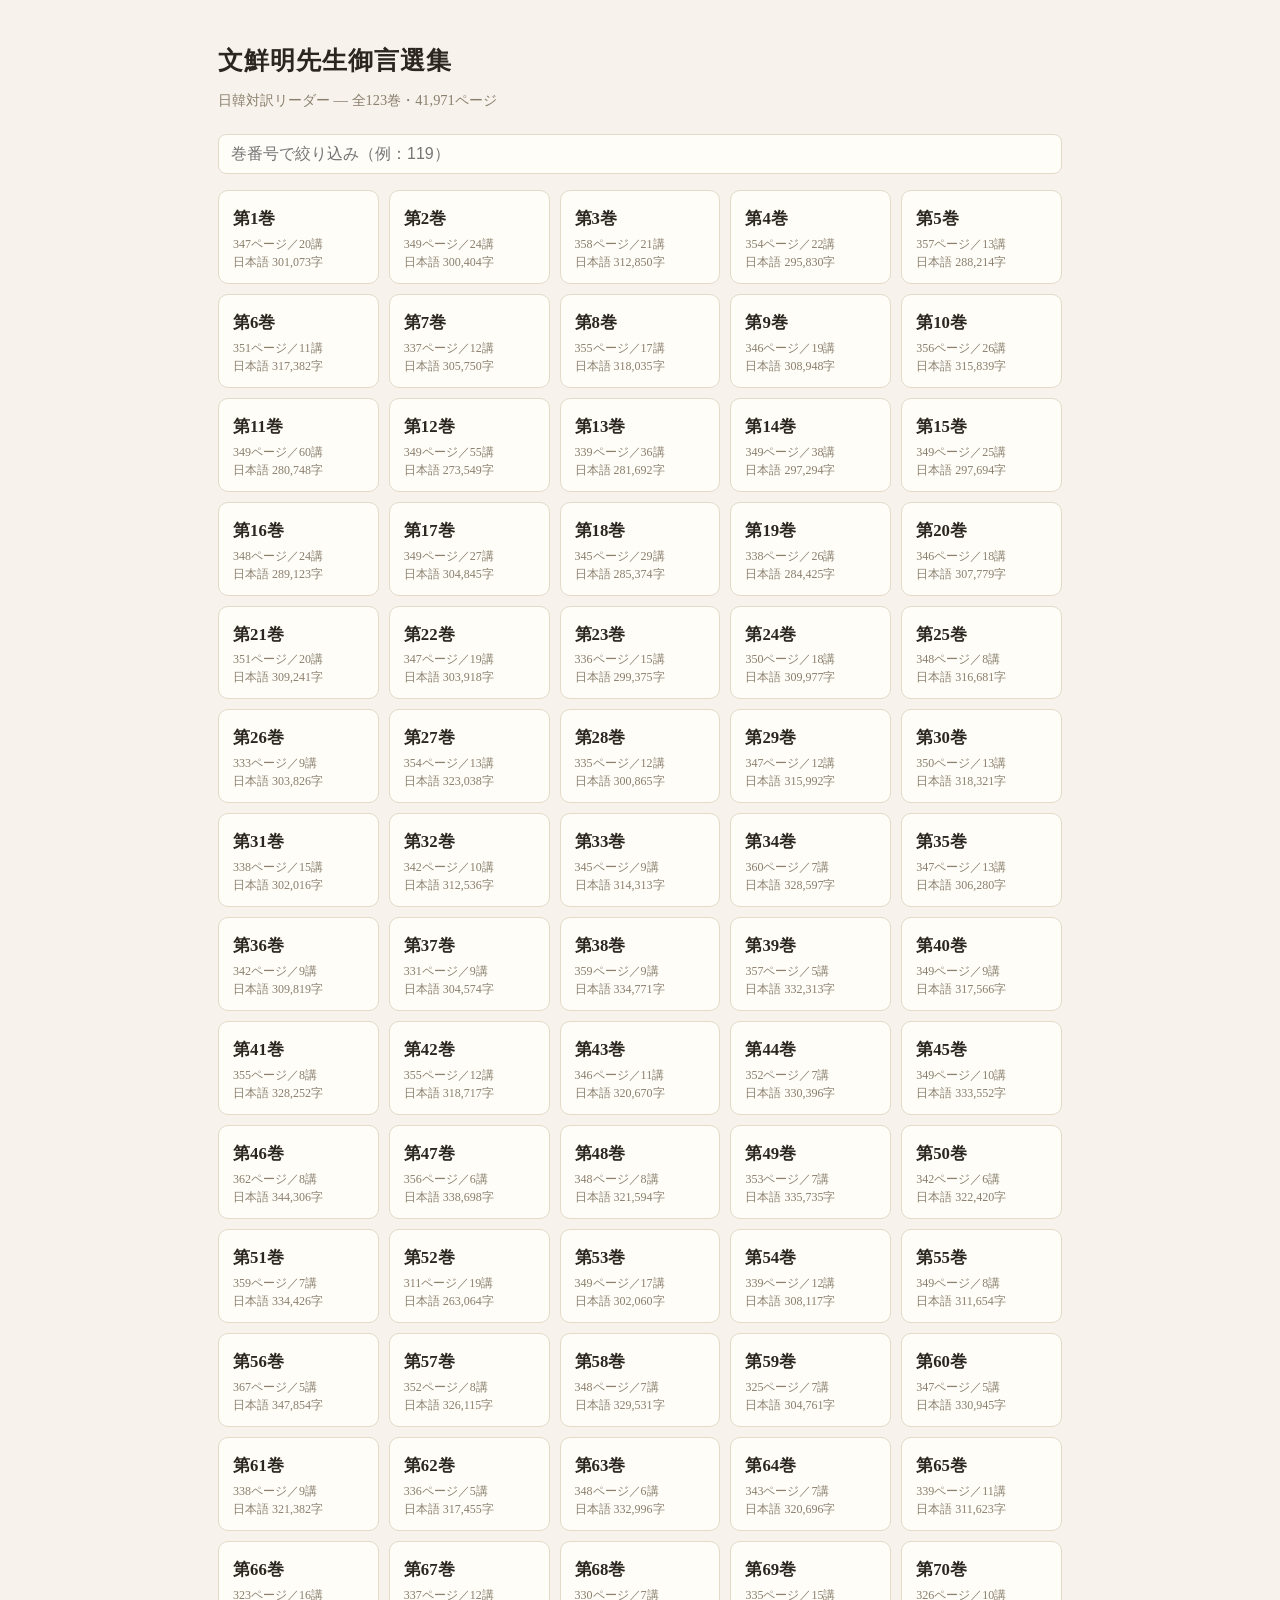
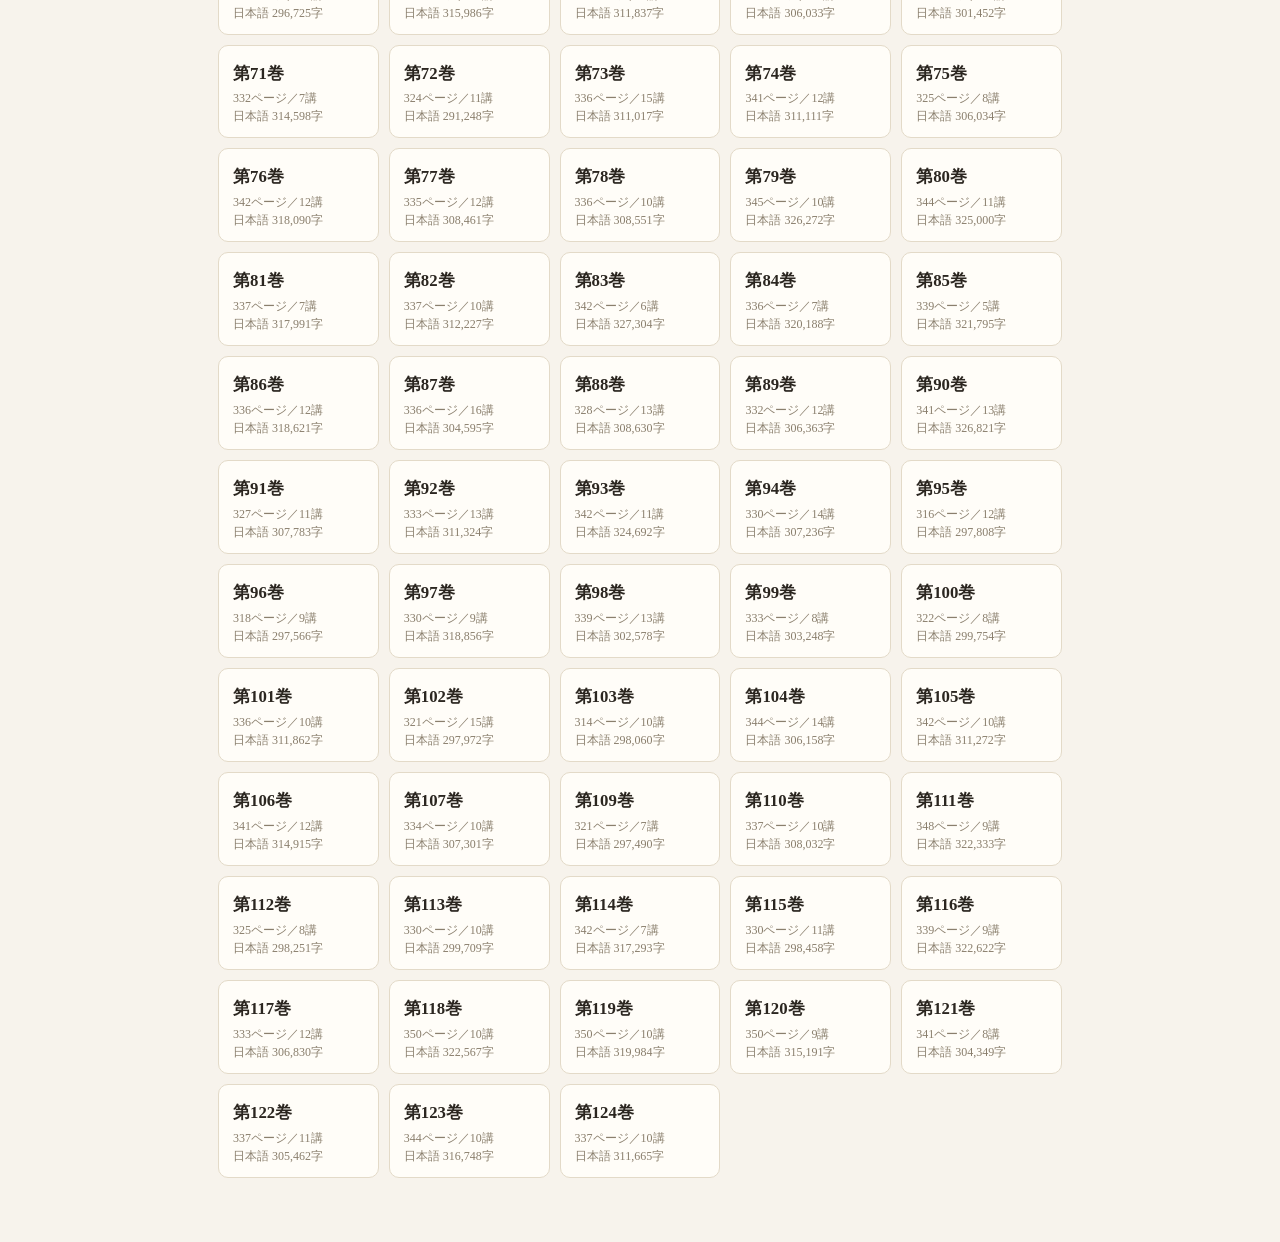
==== index.html @ 79f8f222 "御言選集リーダー 全巻版（123巻）を公開" ====
<!DOCTYPE html>
<html lang="ja">
<head>
<meta charset="utf-8">
<meta name="viewport" content="width=device-width, initial-scale=1">
<meta name="robots" content="noindex, nofollow">
<title>文鮮明先生御言選集 日韓対訳リーダー</title>
<link rel="stylesheet" href="style.css">
</head>
<body>
<div class="home-wrap">
  <h1>文鮮明先生御言選集</h1>
  <div class="home-sub" id="summary">日韓対訳リーダー</div>
  <input class="home-search" id="filter" type="search" placeholder="巻番号で絞り込み（例：119）">
  <div class="vol-grid" id="grid"></div>
</div>
<script>
fetch('data/index.json').then(r=>r.json()).then(idx=>{
  const vols=idx.volumes;
  const totalPages=vols.reduce((a,v)=>a+v.pages,0);
  document.getElementById('summary').textContent=
    `日韓対訳リーダー ― 全${vols.length}巻・${totalPages.toLocaleString()}ページ`;
  const grid=document.getElementById('grid');
  function render(list){
    grid.innerHTML=list.map(v=>
      `<a class="vol-card" href="reader.html?vol=${v.volume}">
         <div class="v">第${v.volume}巻</div>
         <div class="m">${v.pages}ページ／${v.lectures.length}講<br>日本語 ${v.jaChars.toLocaleString()}字</div>
       </a>`).join('');
  }
  render(vols);
  document.getElementById('filter').addEventListener('input',e=>{
    const q=e.target.value.trim();
    render(q?vols.filter(v=>String(v.volume).includes(q)):vols);
  });
}).catch(()=>{document.getElementById('summary').textContent='データの読み込みに失敗しました。';});
</script>
</body>
</html>
---- style.css ----
:root{
  --bg:#f7f3ec; --surface:#fffdf8; --text:#2b2620; --muted:#8a7f6d; --border:#e3dac8;
  --accent:#7a5c2e; --accent-soft:#efe6d4; --mark:#ffe58a; --header-h:104px;
}
*{box-sizing:border-box}
html{scroll-behavior:smooth}
body{margin:0;background:var(--bg);color:var(--text);font-family:"Hiragino Mincho ProN","Yu Mincho",YuMincho,"Noto Serif JP",serif;line-height:1.9}
a{color:var(--accent)}
button{font-family:inherit;cursor:pointer;border:1px solid var(--border);background:var(--surface);color:var(--text);border-radius:8px;padding:.35em .8em;font-size:.85rem}
button:hover{background:var(--accent-soft)}
button.active{background:var(--accent);color:#fff;border-color:var(--accent)}
/* ---------- home ---------- */
.home-wrap{max-width:880px;margin:0 auto;padding:32px 18px 64px}
.home-wrap h1{font-size:1.55rem;margin:.2em 0 .1em;letter-spacing:.04em}
.home-sub{color:var(--muted);font-size:.9rem;margin-bottom:20px}
.vol-grid{display:grid;grid-template-columns:repeat(auto-fill,minmax(150px,1fr));gap:10px}
.vol-card{display:block;background:var(--surface);border:1px solid var(--border);border-radius:10px;padding:12px 14px;text-decoration:none;color:var(--text)}
.vol-card:hover{border-color:var(--accent)}
.vol-card .v{font-size:1.05rem;font-weight:700}
.vol-card .m{font-size:.75rem;color:var(--muted);line-height:1.5}
.home-search{width:100%;padding:10px 12px;border:1px solid var(--border);border-radius:8px;font-size:1rem;margin-bottom:16px;background:var(--surface)}
/* ---------- reader layout ---------- */
header.toolbar{position:fixed;top:0;left:0;right:0;background:var(--surface);border-bottom:1px solid var(--border);z-index:60;transition:transform .25s}
header.toolbar.hidden{transform:translateY(-100%)}
.tb-inner{max-width:860px;margin:0 auto;padding:8px 14px}
.tb-row{display:flex;align-items:center;gap:8px;flex-wrap:wrap}
.tb-title{font-weight:700;font-size:.98rem;margin-right:auto}
.tb-row.small{font-size:.8rem;color:var(--muted)}
.seg{display:inline-flex;border:1px solid var(--border);border-radius:8px;overflow:hidden}
.seg button{border:none;border-radius:0}
#showTab{position:fixed;top:0;left:50%;transform:translateX(-50%);z-index:59;background:var(--surface);border:1px solid var(--border);border-top:none;border-radius:0 0 10px 10px;padding:6px 22px;min-height:44px;display:none;font-size:.85rem}
body.tb-hidden #showTab{display:block}
.layout{display:flex;max-width:1180px;margin:0 auto;padding-top:var(--header-h)}
nav.toc{width:250px;flex:none;padding:18px 10px 40px 18px;position:sticky;top:var(--header-h);max-height:calc(100vh - var(--header-h));overflow:auto}
nav.toc h2{font-size:.85rem;color:var(--muted);margin:0 0 8px}
nav.toc a{display:block;padding:6px 8px;border-radius:6px;text-decoration:none;color:var(--text);font-size:.88rem;line-height:1.5}
nav.toc a:hover,nav.toc a.cur{background:var(--accent-soft)}
nav.toc a .pg{color:var(--muted);font-size:.75rem}
main{flex:1;min-width:0;max-width:860px;margin:0 auto;padding:10px 20px 120px;background:transparent}
main.fs-s{font-size:.92rem} main.fs-m{font-size:1.02rem} main.fs-l{font-size:1.14rem}
h2.lec-title{font-size:1.3rem;margin:1.6em 0 .6em;padding-bottom:.3em;border-bottom:2px solid var(--accent-soft)}
.pagemark{display:flex;align-items:center;gap:8px;margin:2.2em 0 1em;color:var(--muted);font-size:.78rem}
.pagemark::before,.pagemark::after{content:"";flex:1;border-top:1px solid var(--border)}
.pagemark button{font-size:.72rem;padding:.15em .6em;color:var(--muted)}
p.para{margin:.9em 0;text-align:justify}
p.para.ko{color:#4a4238}
body.hide-ko .para.ko,body.hide-ja .para.ja{display:none}
.note{display:none;background:var(--accent-soft);border-radius:8px;padding:8px 12px;font-size:.82rem;line-height:1.7;margin:.6em 0 1em;color:#5c4c30}
body.show-notes .note{display:block}
mark{background:var(--mark);padding:0 .05em;border-radius:2px}
mark.search-hit{background:#ffb35c}
.memo-card{background:#fff8e1;border:1px solid #ecd9a0;border-radius:8px;padding:8px 12px;font-size:.85rem;margin:.6em 0;white-space:pre-wrap}
.memo-card .mc-head{font-size:.72rem;color:var(--muted);display:flex;gap:8px}
.memo-card button{font-size:.7rem;padding:.1em .5em;margin-left:auto}
/* search */
#searchPanel{display:none;border-top:1px solid var(--border);padding:8px 0 4px}
#searchPanel.open{display:block}
#searchPanel input{width:100%;padding:8px 10px;border:1px solid var(--border);border-radius:8px;font-size:1rem}
#searchResults{max-height:300px;overflow:auto;font-size:.85rem;line-height:1.6}
#searchResults a{display:block;padding:6px 4px;text-decoration:none;color:var(--text);border-bottom:1px dotted var(--border)}
#searchResults .loc{color:var(--accent);font-size:.75rem}
/* selection popup / bottom bar */
#selPopup{position:absolute;z-index:80;display:none;background:var(--text);color:#fff;border-radius:10px;padding:6px;gap:6px;box-shadow:0 4px 16px rgba(0,0,0,.25)}
#selPopup button{background:transparent;color:#fff;border-color:rgba(255,255,255,.4);min-height:44px}
#selPopup.bottom-bar{position:fixed;left:12px;right:12px;bottom:calc(12px + env(safe-area-inset-bottom));top:auto;display:none;justify-content:space-around}
#selPopup.bottom-bar button{flex:1;font-size:1rem}
body.sel-bar-open main{padding-bottom:220px}
/* annotation panel & modal */
#annoPanel{position:fixed;top:0;right:0;bottom:0;width:min(380px,100vw);background:var(--surface);z-index:90;box-shadow:-4px 0 20px rgba(0,0,0,.15);padding:16px;overflow:auto;display:none}
#annoPanel.open{display:block}
#annoPanel h2{font-size:1rem;margin-top:0}
.anno-item{border-bottom:1px solid var(--border);padding:8px 0;font-size:.85rem;line-height:1.6}
.anno-item .loc{color:var(--accent);font-size:.75rem}
.anno-item .q{color:#5c4c30}
.anno-item button{font-size:.72rem;padding:.1em .5em}
#memoModal{position:fixed;inset:0;background:rgba(0,0,0,.35);z-index:95;display:none;align-items:center;justify-content:center}
#memoModal.open{display:flex}
#memoModal .box{background:var(--surface);border-radius:12px;padding:18px;width:min(480px,92vw)}
#memoModal textarea{width:100%;min-height:110px;font-size:1rem;padding:8px;border:1px solid var(--border);border-radius:8px;font-family:inherit}
#tocToggle{display:none}
@media (max-width:820px){
  nav.toc{position:fixed;left:0;top:0;bottom:0;background:var(--surface);z-index:85;width:min(300px,85vw);transform:translateX(-105%);transition:transform .25s;max-height:none;padding-top:20px;box-shadow:4px 0 20px rgba(0,0,0,.12)}
  nav.toc.open{transform:none}
  #tocToggle{display:inline-block}
  main{padding:10px 16px 120px}
}
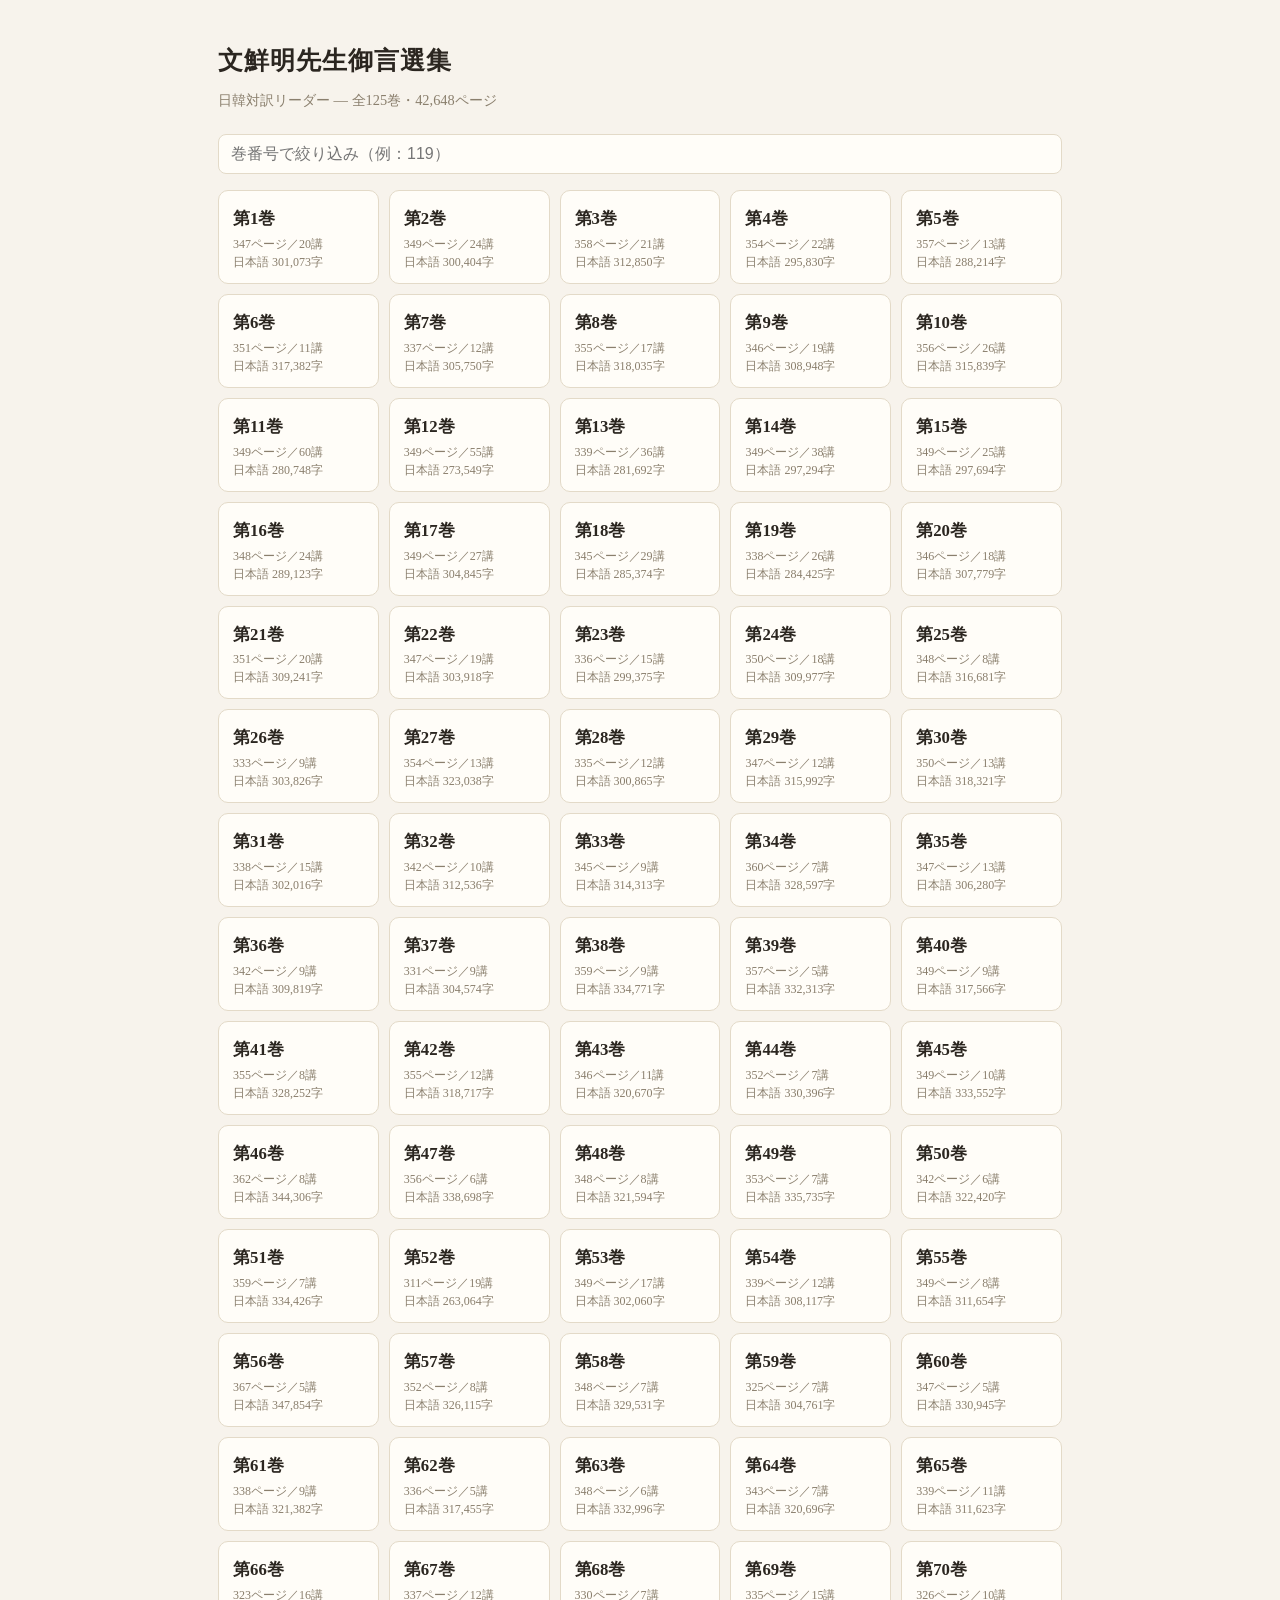
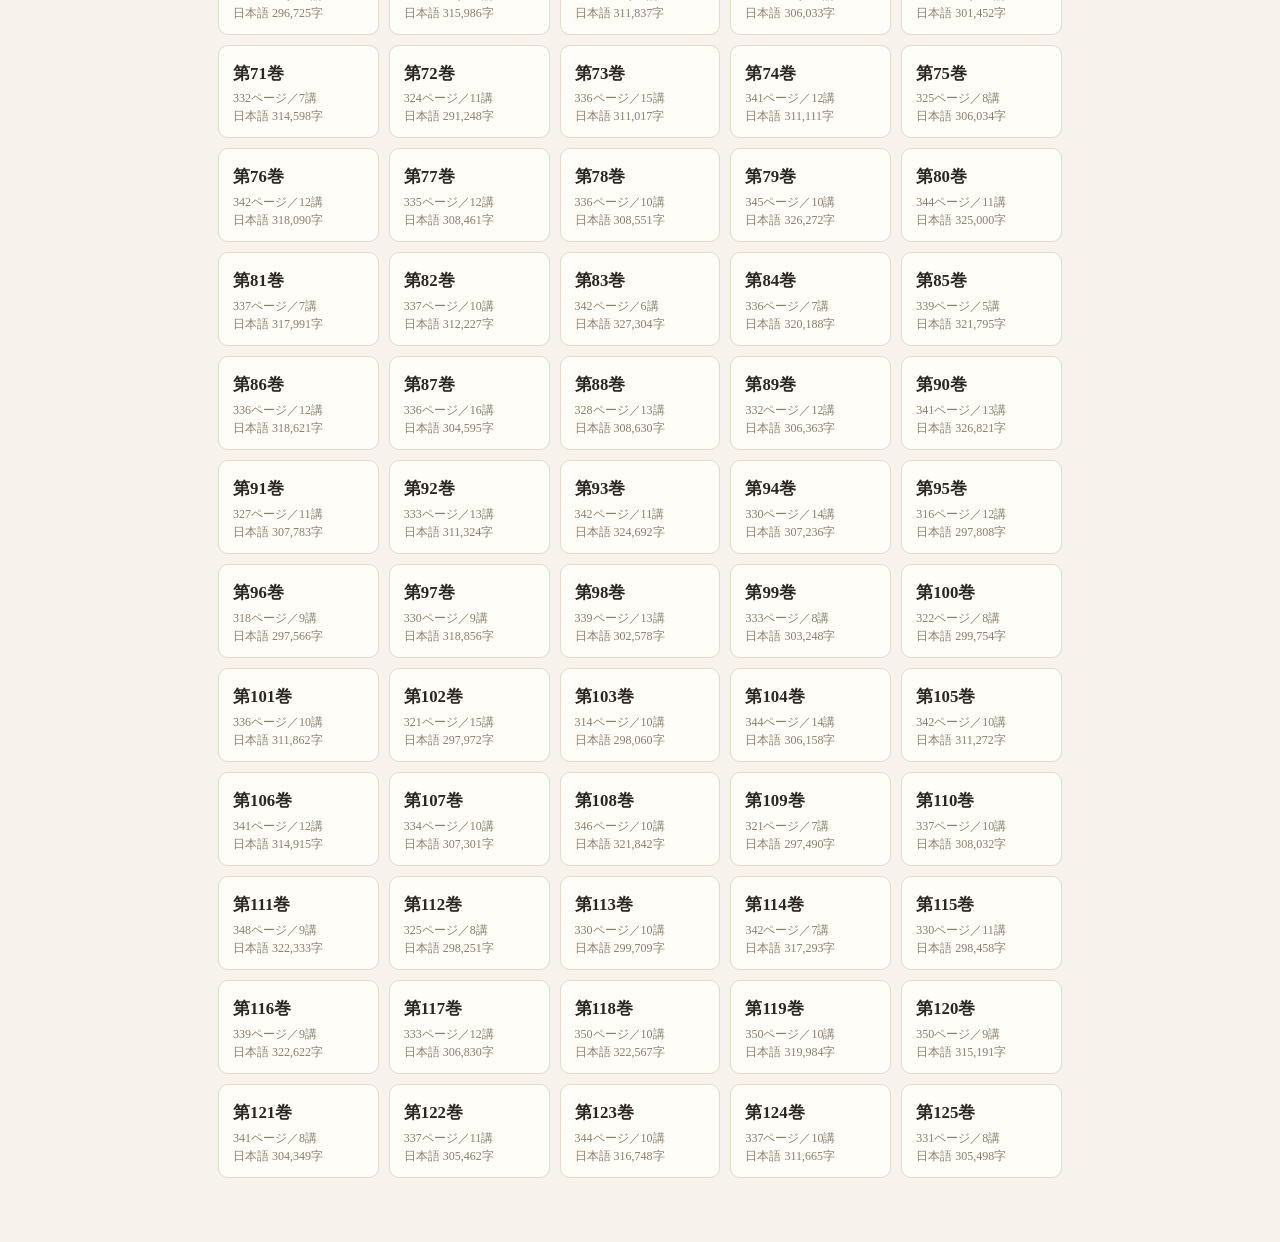
==== commit 2efe250c: "栞と続きから読む機能を追加" ====
--- a/index.html
+++ b/index.html
@@ -11,10 +11,22 @@
 <div class="home-wrap">
   <h1>文鮮明先生御言選集</h1>
   <div class="home-sub" id="summary">日韓対訳リーダー</div>
+  <a id="resumeHome" class="resume-home" href="#" style="display:none"></a>
   <input class="home-search" id="filter" type="search" placeholder="巻番号で絞り込み（例：119）">
   <div class="vol-grid" id="grid"></div>
 </div>
 <script>
+(function(){
+  try{
+    const lr=JSON.parse(localStorage.getItem('malsseum_last_read')||'null');
+    if(lr && lr.volume && lr.page){
+      const a=document.getElementById('resumeHome');
+      a.textContent='前回の続きから読む ― 第'+lr.volume+'巻 '+(lr.lecture?('第'+lr.lecture+'講 '):'')+'p.'+lr.page;
+      a.href='reader.html?vol='+lr.volume+(lr.lecture?('#lec'+lr.lecture+'-p'+lr.page):('#p'+lr.page));
+      a.style.display='block';
+    }
+  }catch(e){}
+})();
 fetch('data/index.json').then(r=>r.json()).then(idx=>{
   const vols=idx.volumes;
   const totalPages=vols.reduce((a,v)=>a+v.pages,0);
--- a/style.css
+++ b/style.css
@@ -45,6 +45,9 @@
 p.para{margin:.9em 0;text-align:justify}
 p.para.ko{color:#4a4238}
 body.hide-ko .para.ko,body.hide-ja .para.ja{display:none}
+h2.lec-title .ko-title{display:block;font-size:.95rem;color:#4a4238;margin-top:.25em}
+nav.toc a .ko-title{display:block;font-size:.78rem;color:var(--muted)}
+body.hide-ko .ko-title{display:none}
 .note{display:none;background:var(--accent-soft);border-radius:8px;padding:8px 12px;font-size:.82rem;line-height:1.7;margin:.6em 0 1em;color:#5c4c30}
 body.show-notes .note{display:block}
 mark{background:var(--mark);padding:0 .05em;border-radius:2px}
@@ -73,6 +76,21 @@
 .anno-item .loc{color:var(--accent);font-size:.75rem}
 .anno-item .q{color:#5c4c30}
 .anno-item button{font-size:.72rem;padding:.1em .5em}
+/* bookmarks & resume */
+#bmPanel{position:fixed;top:0;right:0;bottom:0;width:min(380px,100vw);background:var(--surface);z-index:90;box-shadow:-4px 0 20px rgba(0,0,0,.15);padding:16px;overflow:auto;display:none}
+#bmPanel.open{display:block}
+#bmPanel h2{font-size:1rem;margin-top:0}
+.bm-item{border-bottom:1px solid var(--border);padding:8px 0;font-size:.85rem;line-height:1.6}
+.bm-item .loc{color:var(--accent);font-size:.75rem}
+.bm-item .dt{color:var(--muted);font-size:.72rem}
+.bm-item .q{color:#5c4c30}
+.bm-item button{font-size:.72rem;padding:.1em .5em}
+.pagemark button.bm-on{background:var(--accent);color:#fff;border-color:var(--accent)}
+.pagemark, h2.lec-title, p.para{scroll-margin-top:calc(var(--header-h) + 10px)}
+.resume-banner{background:var(--accent-soft);border:1px solid var(--border);border-radius:10px;padding:10px 14px;margin:14px 0 4px;font-size:.9rem;line-height:1.7}
+.resume-banner button{margin-left:6px}
+.resume-home{display:block;background:var(--accent-soft);border:1px solid var(--accent);border-radius:10px;padding:12px 16px;margin-bottom:16px;text-decoration:none;color:var(--text);font-size:.95rem}
+.resume-home:hover{background:var(--surface)}
 #memoModal{position:fixed;inset:0;background:rgba(0,0,0,.35);z-index:95;display:none;align-items:center;justify-content:center}
 #memoModal.open{display:flex}
 #memoModal .box{background:var(--surface);border-radius:12px;padding:18px;width:min(480px,92vw)}
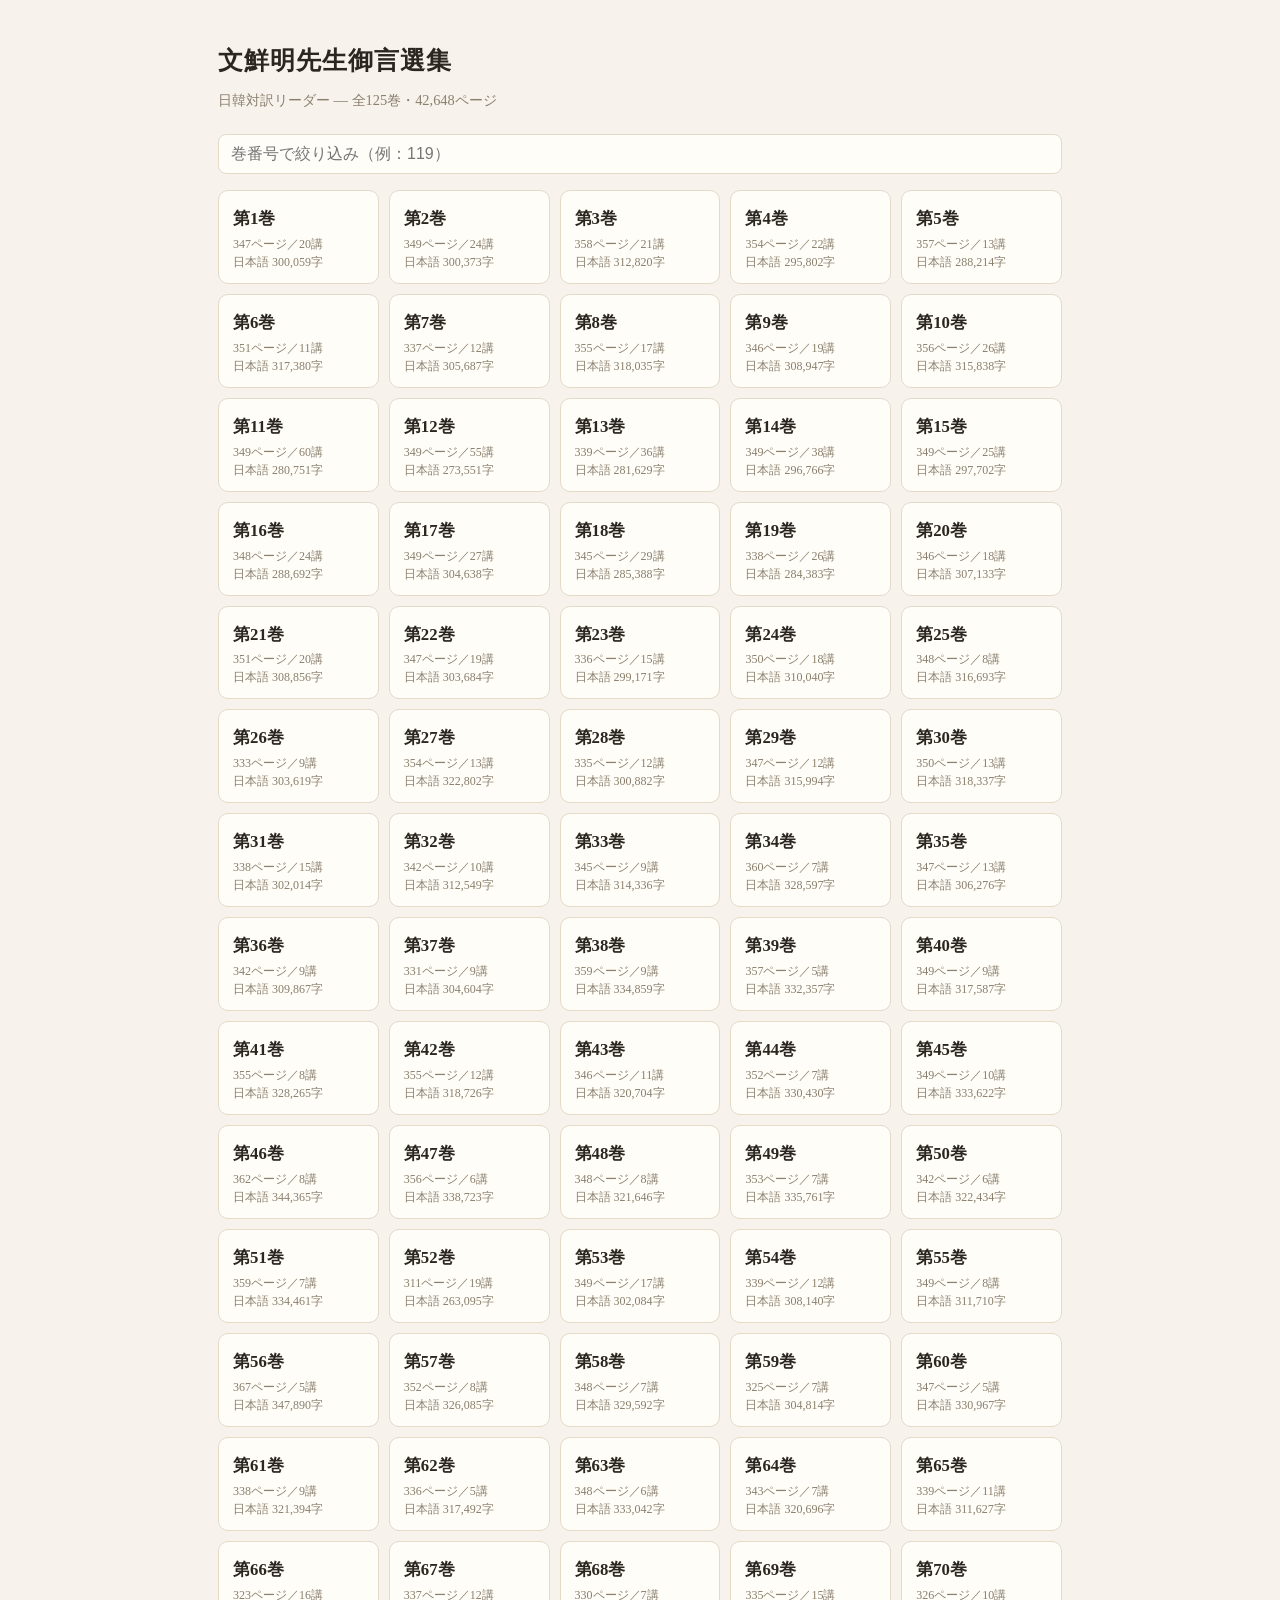
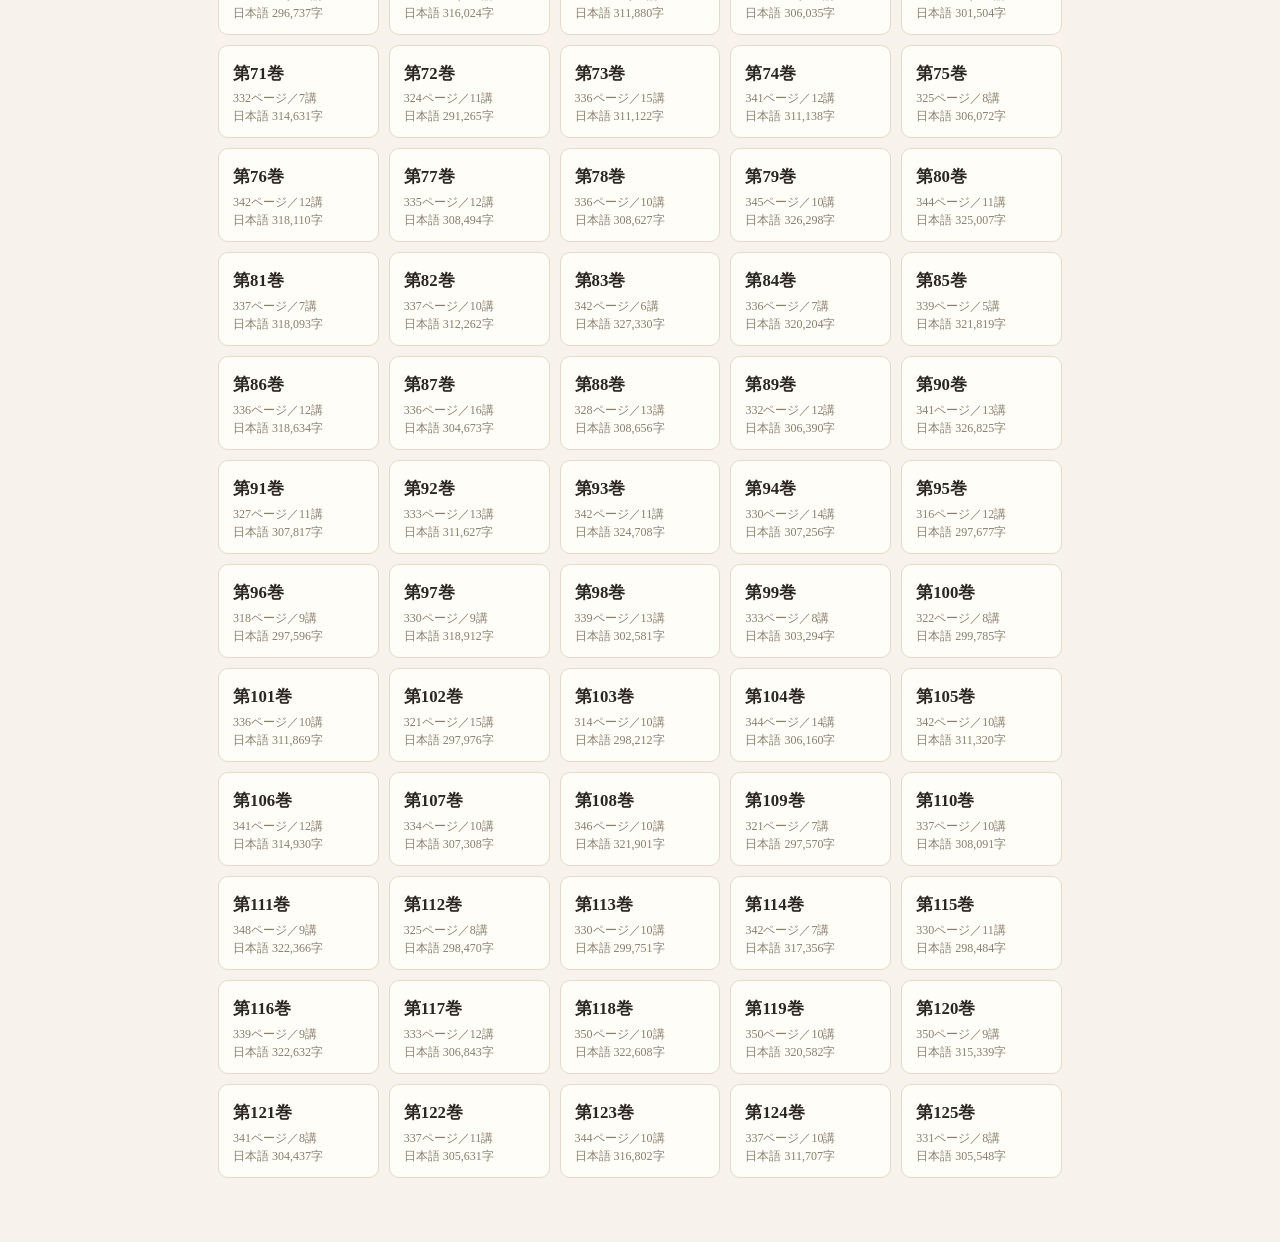
==== commit 3cc70d90: "初期表示を第1講に修正" ====
--- a/index.html
+++ b/index.html
@@ -5,7 +5,7 @@
 <meta name="viewport" content="width=device-width, initial-scale=1">
 <meta name="robots" content="noindex, nofollow">
 <title>文鮮明先生御言選集 日韓対訳リーダー</title>
-<link rel="stylesheet" href="style.css">
+<link rel="stylesheet" href="style.css?v=20261123-2">
 </head>
 <body>
 <div class="home-wrap">
@@ -27,7 +27,7 @@
     }
   }catch(e){}
 })();
-fetch('data/index.json').then(r=>r.json()).then(idx=>{
+fetch('data/index.json?v=20261123-2').then(r=>r.json()).then(idx=>{
   const vols=idx.volumes;
   const totalPages=vols.reduce((a,v)=>a+v.pages,0);
   document.getElementById('summary').textContent=
--- a/style.css
+++ b/style.css
@@ -39,6 +39,12 @@
 main{flex:1;min-width:0;max-width:860px;margin:0 auto;padding:10px 20px 120px;background:transparent}
 main.fs-s{font-size:.92rem} main.fs-m{font-size:1.02rem} main.fs-l{font-size:1.14rem}
 h2.lec-title{font-size:1.3rem;margin:1.6em 0 .6em;padding-bottom:.3em;border-bottom:2px solid var(--accent-soft)}
+.lec-nav{display:flex;align-items:center;gap:10px;margin:14px 0}
+.lec-nav.bottom{margin:34px 0 6px;padding-top:14px;border-top:1px solid var(--border)}
+.lec-nav-label{flex:1;text-align:center;font-size:.88rem;color:var(--muted)}
+.lec-nav button{white-space:nowrap;min-height:44px}
+.lec-nav button:disabled{opacity:.35;cursor:default}
+.lec-nav button:disabled:hover{background:var(--surface)}
 .pagemark{display:flex;align-items:center;gap:8px;margin:2.2em 0 1em;color:var(--muted);font-size:.78rem}
 .pagemark::before,.pagemark::after{content:"";flex:1;border-top:1px solid var(--border)}
 .pagemark button{font-size:.72rem;padding:.15em .6em;color:var(--muted)}
